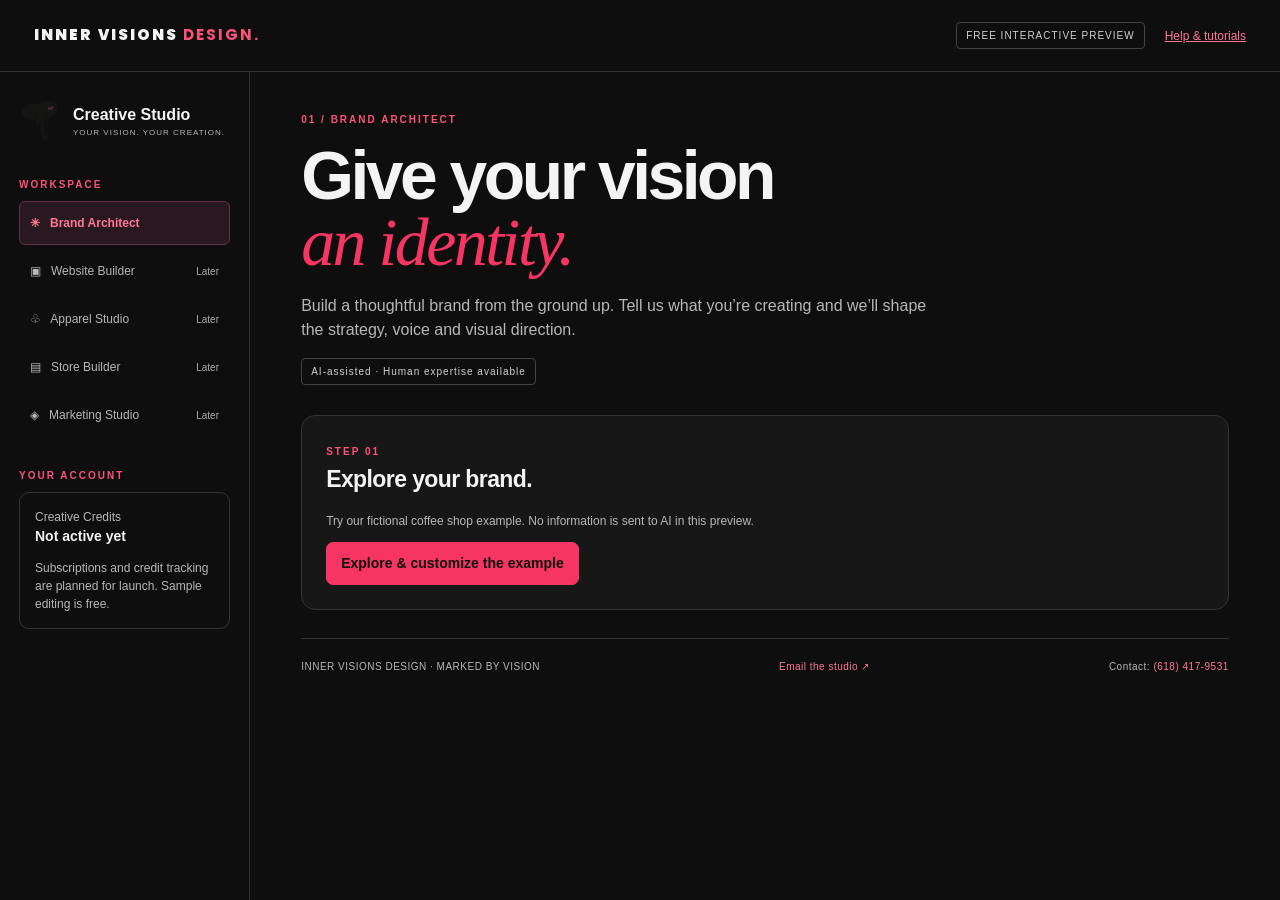
==== brand-architect/index.html @ 2b54bb9c "Add brand_architect files" ====
<!doctype html><html lang="en"><head><meta charset="utf-8"><meta name="viewport" content="width=device-width, initial-scale=1"><title>Brand Architect | Inner Visions Design</title><link rel="stylesheet" href="https://fonts.googleapis.com/css2?family=Literata:wght@600&family=Poppins:wght@400;600;700&family=Source+Sans+3:wght@400;600&display=swap"><link rel="stylesheet" href="style.css"><script src="app.js" defer></script></head><body>
<header class="top"><a class="wordmark" href="https://innervisionsdesign.com" target="_blank" rel="noopener">INNER VISIONS <b>DESIGN.</b></a><div class="top-right"><span class="mode" id="mode">FREE INTERACTIVE PREVIEW</span><button class="link" id="help-toggle" aria-expanded="false" aria-controls="help-panel">Help &amp; tutorials</button></div></header>
<div class="shell"><aside class="sidebar"><div class="studio"><img src="logo.gif" alt=""/><div><strong>Creative Studio</strong><small>YOUR VISION. YOUR CREATION.</small></div></div><p class="eyebrow">WORKSPACE</p><nav aria-label="Studio tools"><div class="active">✳ &nbsp; Brand Architect</div><div>▣ &nbsp; Website Builder <small>Later</small></div><div>♧ &nbsp; Apparel Studio <small>Later</small></div><div>▤ &nbsp; Store Builder <small>Later</small></div><div>◈ &nbsp; Marketing Studio <small>Later</small></div></nav><p class="eyebrow space">YOUR ACCOUNT</p><div class="credit"><small>Creative Credits</small><strong>Not active yet</strong><p>Subscriptions and credit tracking are planned for launch. Sample editing is free.</p></div></aside>
<main><section id="help-panel" class="panel" hidden><h2>How to use Brand Architect</h2><p>1. Fill in your brief or use our sample. 2. Explore your visual brand board. 3. Edit the name, tagline, colors or type preview for free. 4. Save your brand kit as PDF.</p><p>This is a free sample preview. Custom AI generation and Ele, our future AI assistant, are coming later. Need assistance? <a href="mailto:support@innervisionsdesign.com?subject=IVD%20Studio%20help">Email the studio ↗</a></p><button class="outline" id="help-close">Close help</button></section><div class="intro"><span class="eyebrow">01 / BRAND ARCHITECT</span><h1>Give your vision<br><em>an identity.</em></h1><p>Build a thoughtful brand from the ground up. Tell us what you’re creating and we’ll shape the strategy, voice and visual direction.</p><span class="tag">AI-assisted · Human expertise available</span></div>
<div class="work"><section class="panel form-panel"><div class="panel-head"><div><span class="eyebrow">STEP 01</span><h2>Explore your brand.</h2></div><button class="link" id="fill" type="button" hidden>Use sample brief</button></div><p class="subnote">Try our fictional coffee shop example. No information is sent to AI in this preview.</p><form id="brief-form" hidden><label for="name">Business or brand name <span>Optional</span></label><input id="name" maxlength="140" placeholder="e.g. Cedar & Steam"><label for="offer">What does your business do? <b>*</b></label><textarea id="offer" required maxlength="1800" rows="3" placeholder="What do you sell, offer or help people do?"></textarea><label for="audience">Who is it for? <span>Optional</span></label><textarea id="audience" maxlength="1200" rows="2" placeholder="Describe your ideal customers"></textarea><label for="style">Creative direction <span>Optional</span></label><textarea id="style" maxlength="400" rows="3" placeholder="e.g. Modern rustic, bold, minimal"></textarea><label for="details">What matters most? <span>Optional</span></label><textarea id="details" maxlength="1800" rows="3" placeholder="Colors, values, goals, things to avoid…"></textarea><div class="form-footer"><button class="primary" id="generate" type="submit" disabled>✳ &nbsp; Generate brand concept</button><p id="form-note">Custom AI generation is coming soon. Explore and edit our real sample for free.</p><button type="button" class="outline" id="sample">View Cedar &amp; Steam example</button></div></form><button type="button" class="primary" id="public-sample">Explore &amp; customize the example</button></section>
<section class="panel results-panel" id="results" aria-labelledby="result-title"><div class="panel-head"><div><span class="eyebrow">STEP 02</span><h2 id="result-title">Your brand concept</h2></div><span class="tag" id="source-tag">READY</span></div><div id="status" role="status" aria-live="polite"></div><div id="output"><div class="empty"><span>✳</span><h3>Great brands start with a vision.</h3><p>Explore the real example or create a concept when live testing is enabled.</p></div></div><div id="actions" hidden><button class="primary" id="print" type="button">Save brand kit as PDF</button><button class="outline" id="download" type="button">Export editable data</button><button class="outline" id="edit-brief" type="button">Back to overview</button></div></section></div>
<footer><span>INNER VISIONS DESIGN · MARKED BY VISION</span><a href="mailto:support@innervisionsdesign.com?subject=IVD%20Studio%20help">Email the studio ↗</a><span>Contact: <a href="tel:+16184179531">(618) 417-9531</a></span></footer></main></div></body></html>
---- brand-architect/style.css ----
:root{color-scheme:dark;--bg:#0e0e0e;--panel:#171717;--line:#333;--text:#f4f4f4;--muted:#b7b7b7;--pink:#f63562;--accent:#ff5279}*{box-sizing:border-box}body{margin:0;background:var(--bg);color:var(--text);font-family:Arial,Helvetica,sans-serif;font-size:14px;line-height:1.5}button,input,textarea{font:inherit}button,a,input,textarea{outline-offset:4px}button:focus-visible,a:focus-visible,input:focus-visible,textarea:focus-visible{outline:2px solid var(--accent)}a{color:inherit;text-decoration:none}button{cursor:pointer}button:disabled{cursor:not-allowed;opacity:.55}button[hidden],div[hidden]{display:none!important}.top{height:72px;display:flex;align-items:center;justify-content:space-between;padding:0 34px;border-bottom:1px solid var(--line);gap:16px}.wordmark{font-weight:900;letter-spacing:2px;font-size:15px}.wordmark b,.eyebrow{color:var(--accent)}.top-right{display:flex;align-items:center;gap:20px}.top-right a{font-weight:700}.mode,.tag{border:1px solid #444;color:#d0d0d0;padding:5px 9px;border-radius:4px;font-size:10px;letter-spacing:1px;white-space:normal}.shell{display:grid;grid-template-columns:250px minmax(0,1fr);min-height:calc(100vh - 72px)}.sidebar{border-right:1px solid var(--line);padding:26px 19px;display:flex;flex-direction:column;gap:9px}.studio{display:flex;align-items:center;gap:9px;margin:0 0 25px}.studio img{width:45px;height:45px;object-fit:contain}.studio strong{display:block;font-size:16px}.studio small{display:block;font-size:8px;letter-spacing:1px;color:var(--muted)}.eyebrow{font-size:10px;letter-spacing:2px;font-weight:700;margin:0}.sidebar nav{display:grid;gap:4px}.sidebar nav div{padding:12px 10px;color:var(--muted);font-size:12px;border:1px solid transparent;border-radius:6px;display:flex;align-items:center;gap:4px}.sidebar nav div.active{background:#2a1820;color:#ff7896;border-color:#633044;font-weight:700}.sidebar nav small{margin-left:auto;font-size:10px;color:#aaa}.space{margin-top:22px}.credit,.human{border:1px solid var(--line);padding:15px;border-radius:10px}.credit strong,.credit small{display:block}.credit small,.credit p,.human p,.human small{color:var(--muted);font-size:12px}.credit p{margin-bottom:0}.human{margin-top:24px;background:#191719}.human h3{font-size:16px;margin:10px 0 4px}.human .outline{display:block;margin:12px 0 8px;text-align:center}.human small{display:block}main{width:100%;max-width:1500px;margin:0 auto;padding:36px clamp(20px,4vw,64px) 20px}.intro{padding:0 0 30px}.intro h1{font-size:clamp(44px,5.3vw,78px);line-height:.98;margin:14px 0 17px;letter-spacing:-3.5px}.intro h1 em{font-family:Georgia,serif;color:var(--pink);font-weight:400;letter-spacing:-2.5px}.intro p{max-width:640px;color:var(--muted);font-size:16px;margin:0 0 16px}.intro .tag{display:inline-block}.work{display:grid;grid-template-columns:minmax(0,.83fr) minmax(0,1.17fr);gap:20px;align-items:start}.panel{min-width:0;background:var(--panel);border:1px solid var(--line);border-radius:14px;padding:24px}.panel-head{display:flex;align-items:start;justify-content:space-between;gap:12px;margin-bottom:20px}.panel-head h2{font-size:23px;line-height:1.15;letter-spacing:-.6px;margin:5px 0 0}.link{background:none;border:0;color:#ff7896;text-decoration:underline;padding:3px 0;font-size:12px;text-align:right}label{display:block;margin:15px 0 5px;font-weight:700}label span{font-size:11px;color:var(--muted);font-weight:400;margin-left:5px}label b{color:var(--accent)}input,textarea{display:block;width:100%;min-width:0;background:#101010;color:var(--text);border:1px solid #505050;border-radius:7px;padding:11px 12px;resize:vertical}input::placeholder,textarea::placeholder{color:#969696}textarea{min-height:55px}.form-footer{margin-top:24px;display:grid;gap:9px}.primary,.outline{padding:11px 14px;border-radius:7px;font-weight:700;line-height:1.3;overflow-wrap:anywhere}.primary{background:var(--pink);color:#111;border:1px solid var(--pink)}.outline{background:transparent;border:1px solid #555;color:var(--text)}.outline:hover{border-color:var(--accent)}.form-footer p{color:var(--muted);font-size:12px;margin:0}.empty{min-height:360px;display:grid;align-content:center;justify-items:center;text-align:center;border:1px dashed #444;border-radius:10px;padding:22px}.empty span{font-size:42px;color:var(--pink)}.empty h3{font-size:19px;margin:12px 0 3px}.empty p{color:var(--muted);max-width:290px}.result-hero{border-radius:9px;padding:25px;overflow-wrap:anywhere}.result-hero h3{font:38px/1.1 Georgia,serif;margin:8px 0}.result-hero p{margin:8px 0}.result-hero small{font-size:10px;letter-spacing:1.5px}.section{border-bottom:1px solid var(--line);padding:18px 0;overflow-wrap:anywhere}.section h3{font-size:17px;margin:0 0 12px}.section h4{font-size:13px;margin:14px 0 3px;color:#eee}.section p,.section li{font-size:13px;color:#ccc}.section p{margin:0 0 8px}.section ul{padding-left:18px;margin:6px 0}.section li+li{margin-top:5px}.swatches{display:grid;grid-template-columns:repeat(auto-fit,minmax(90px,1fr));gap:10px}.swatch{height:64px;border-radius:5px;border:1px solid #555}.swatch-info{font-size:11px;margin:5px 0;overflow-wrap:anywhere}.contrast{padding:8px;border-radius:5px;margin:6px 0;font-size:12px}.notice{background:#24201d;border:1px solid #655044;border-radius:8px;padding:12px;color:#f2d2ae;font-size:12px;margin-top:16px}.logo-card{padding:12px;border:1px solid #444;border-radius:7px;margin:8px 0}.logo-card h4{margin:0 0 7px}.traits{display:flex;flex-wrap:wrap;gap:6px}.traits span{border:1px solid #555;border-radius:20px;padding:4px 9px;font-size:12px}#status:not(:empty){padding:10px 0 14px;color:#ffb8c8;font-size:13px}#actions{display:flex;gap:8px;flex-wrap:wrap;margin-top:18px}footer{display:flex;justify-content:space-between;flex-wrap:wrap;gap:12px;margin:28px 0 0;border-top:1px solid var(--line);padding:20px 0;color:var(--muted);font-size:10px;letter-spacing:.5px}footer a{color:#ff7896}@media(max-width:1100px){.shell{grid-template-columns:200px minmax(0,1fr)}.work{grid-template-columns:1fr}.sidebar{padding:20px 12px}}@media(max-width:650px){.top{height:auto;min-height:62px;padding:14px 16px;flex-wrap:wrap}.wordmark{font-size:12px;letter-spacing:1px}.top-right{gap:12px;font-size:12px}.shell{display:flex;flex-direction:column}.sidebar{order:2;border-right:0;border-top:1px solid var(--line);padding:18px}.sidebar nav,.studio,.sidebar>.eyebrow,.credit{display:none}.human{margin:0}.intro h1{letter-spacing:-2px}.intro h1 em{letter-spacing:-1px}main{padding:24px 15px}.panel{padding:17px}.panel-head h2{font-size:20px}.result-hero h3{font-size:30px}}@media print{body{background:white;color:black}.top,.sidebar,.intro,.form-panel,footer,#actions,#status,.results-panel>.panel-head{display:none!important}.shell,.work{display:block}main,.panel{padding:0;margin:0;border:0;background:white;color:black}.section p,.section li,.section h4{color:#111}.section,.logo-card{border-color:#ccc}.section{break-inside:avoid}.notice{color:#222;background:#eee;border-color:#aaa}*{print-color-adjust:exact;-webkit-print-color-adjust:exact}}

/* v0.2: visual-first, progressive disclosure */
[hidden]{display:none!important}.work.has-result{grid-template-columns:minmax(0,1fr)}.work.has-result .form-panel{display:none}.work.has-result .results-panel{width:100%}.result-hero{text-align:center;padding:clamp(25px,5vw,60px) 20px}.result-hero h3{font-size:clamp(30px,5vw,64px)}.result-hero p{font-size:clamp(14px,2vw,20px)}.result-hero small{display:block}.overview{display:grid;grid-template-columns:repeat(2,minmax(0,1fr));gap:16px}.overview .section:first-child{grid-column:1/-1}.swatches{grid-template-columns:repeat(auto-fit,minmax(86px,1fr))}.swatch{height:86px;width:100%;display:block}.swatch-info{font-size:12px}.font-card{border:1px solid #444;border-radius:9px;padding:14px;min-width:0}.font-card strong{display:block;font-size:35px;line-height:1.25}.font-grid{display:grid;grid-template-columns:1fr 1fr;gap:10px}.font-card p{overflow-wrap:anywhere;margin:6px 0 0}.detail-block{border:1px solid #444;border-radius:8px;margin-top:10px;padding:0 15px}.detail-block summary{font-weight:bold;padding:14px 0;cursor:pointer}.detail-block .section{border:0;padding-top:0}.editor{border:1px solid #444;background:#111;border-radius:9px;padding:16px;margin-top:18px}.editor summary{cursor:pointer;font-weight:bold;color:#ff7896}.editor-grid{display:grid;grid-template-columns:1fr 1fr;gap:12px}.editor input[type=color]{height:44px;padding:4px}.editor select{width:100%;min-width:0;background:#101010;color:#eee;border:1px solid #555;padding:10px;border-radius:6px;font:inherit}.editor-actions{display:flex;gap:8px;flex-wrap:wrap;margin-top:15px}.editor-note{font-size:12px;color:var(--muted)}.contrast-note{font-size:12px;font-weight:bold;margin-top:10px}.contrast-note.bad{color:#ff91a7}.contrast-note.good{color:#b7e3bb}#help-panel{margin-bottom:20px}#help-panel a{color:#ff7896;text-decoration:underline}#help-panel h2{margin-top:0}.subnote{font-size:12px;color:var(--muted)}.notice{margin-top:12px} @media(max-width:650px){.overview,.editor-grid{grid-template-columns:1fr}.font-grid{grid-template-columns:1fr 1fr}.swatch{height:64px}} @media print{.editor,#help-panel,.subnote.print-hide{display:none!important}.overview{display:block}.font-card,.detail-block{border-color:#ccc}.detail-block{break-inside:auto}.detail-block summary{color:#111}.detail-block .section{break-inside:auto}.subnote{color:#333}.traits span{border-color:#aaa}.swatch-info{color:#111}.contrast-note{color:#111!important}.section{break-inside:auto}.result-hero{break-inside:avoid}.overview .section{break-inside:avoid}.font-card p{color:#111}.notice{break-inside:avoid}}

.work{grid-template-columns:minmax(0,1fr)}.work:not(.has-result) .results-panel{display:none}.result-hero p{font-family:"Source Sans 3",Arial,sans-serif}.wordmark{font-family:Poppins,Arial,sans-serif}
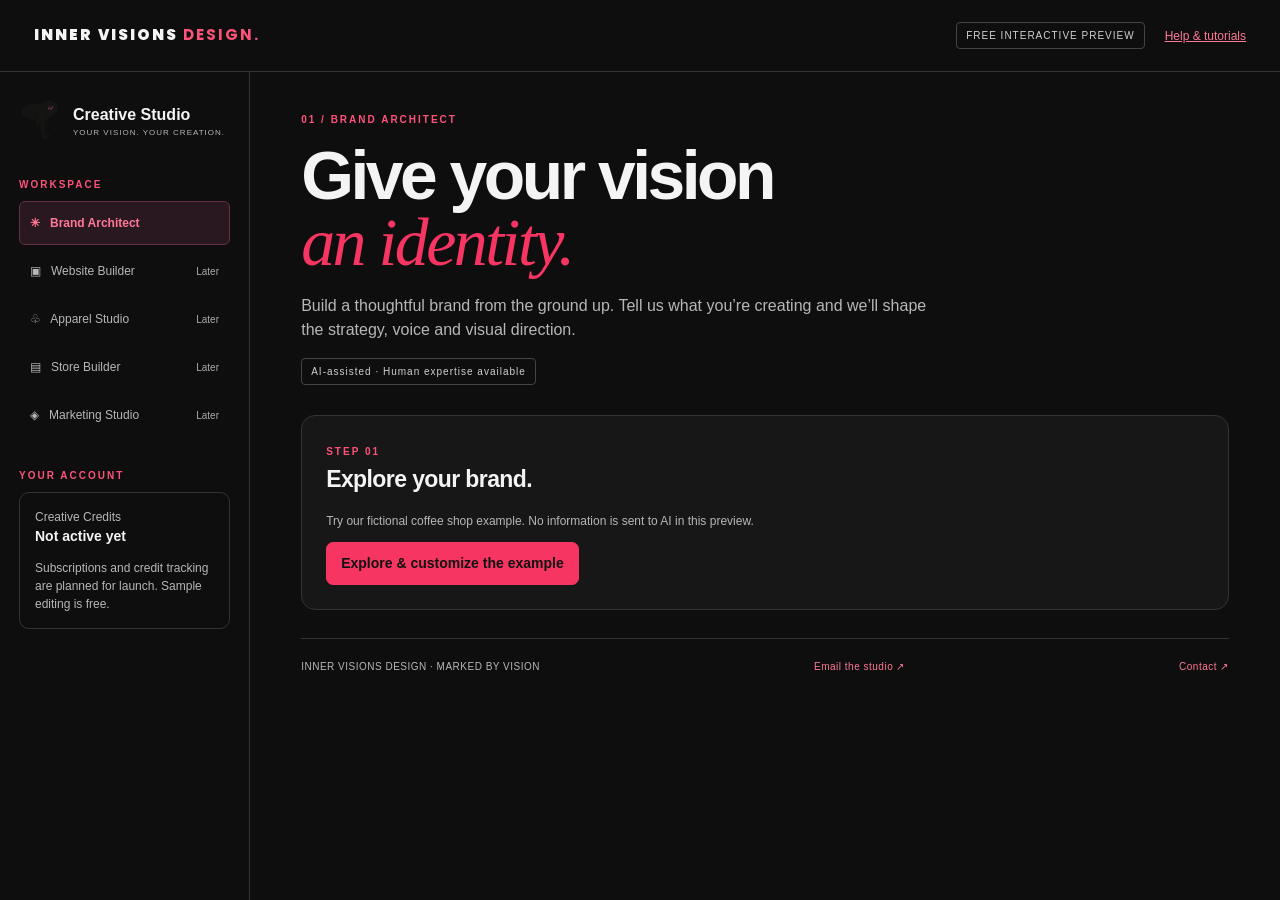
==== commit f47dbf9c: "Remove public phone number and update contact link" ====
--- a/brand-architect/index.html
+++ b/brand-architect/index.html
@@ -4,4 +4,4 @@
 <main><section id="help-panel" class="panel" hidden><h2>How to use Brand Architect</h2><p>1. Fill in your brief or use our sample. 2. Explore your visual brand board. 3. Edit the name, tagline, colors or type preview for free. 4. Save your brand kit as PDF.</p><p>This is a free sample preview. Custom AI generation and Ele, our future AI assistant, are coming later. Need assistance? <a href="mailto:support@innervisionsdesign.com?subject=IVD%20Studio%20help">Email the studio ↗</a></p><button class="outline" id="help-close">Close help</button></section><div class="intro"><span class="eyebrow">01 / BRAND ARCHITECT</span><h1>Give your vision<br><em>an identity.</em></h1><p>Build a thoughtful brand from the ground up. Tell us what you’re creating and we’ll shape the strategy, voice and visual direction.</p><span class="tag">AI-assisted · Human expertise available</span></div>
 <div class="work"><section class="panel form-panel"><div class="panel-head"><div><span class="eyebrow">STEP 01</span><h2>Explore your brand.</h2></div><button class="link" id="fill" type="button" hidden>Use sample brief</button></div><p class="subnote">Try our fictional coffee shop example. No information is sent to AI in this preview.</p><form id="brief-form" hidden><label for="name">Business or brand name <span>Optional</span></label><input id="name" maxlength="140" placeholder="e.g. Cedar & Steam"><label for="offer">What does your business do? <b>*</b></label><textarea id="offer" required maxlength="1800" rows="3" placeholder="What do you sell, offer or help people do?"></textarea><label for="audience">Who is it for? <span>Optional</span></label><textarea id="audience" maxlength="1200" rows="2" placeholder="Describe your ideal customers"></textarea><label for="style">Creative direction <span>Optional</span></label><textarea id="style" maxlength="400" rows="3" placeholder="e.g. Modern rustic, bold, minimal"></textarea><label for="details">What matters most? <span>Optional</span></label><textarea id="details" maxlength="1800" rows="3" placeholder="Colors, values, goals, things to avoid…"></textarea><div class="form-footer"><button class="primary" id="generate" type="submit" disabled>✳ &nbsp; Generate brand concept</button><p id="form-note">Custom AI generation is coming soon. Explore and edit our real sample for free.</p><button type="button" class="outline" id="sample">View Cedar &amp; Steam example</button></div></form><button type="button" class="primary" id="public-sample">Explore &amp; customize the example</button></section>
 <section class="panel results-panel" id="results" aria-labelledby="result-title"><div class="panel-head"><div><span class="eyebrow">STEP 02</span><h2 id="result-title">Your brand concept</h2></div><span class="tag" id="source-tag">READY</span></div><div id="status" role="status" aria-live="polite"></div><div id="output"><div class="empty"><span>✳</span><h3>Great brands start with a vision.</h3><p>Explore the real example or create a concept when live testing is enabled.</p></div></div><div id="actions" hidden><button class="primary" id="print" type="button">Save brand kit as PDF</button><button class="outline" id="download" type="button">Export editable data</button><button class="outline" id="edit-brief" type="button">Back to overview</button></div></section></div>
-<footer><span>INNER VISIONS DESIGN · MARKED BY VISION</span><a href="mailto:support@innervisionsdesign.com?subject=IVD%20Studio%20help">Email the studio ↗</a><span>Contact: <a href="tel:+16184179531">(618) 417-9531</a></span></footer></main></div></body></html>
+<footer><span>INNER VISIONS DESIGN · MARKED BY VISION</span><a href="mailto:support@innervisionsdesign.com">Email the studio ↗</a><a href="https://innervisionsdesign.com/#contact">Contact ↗</a></footer></main></div></body></html>
